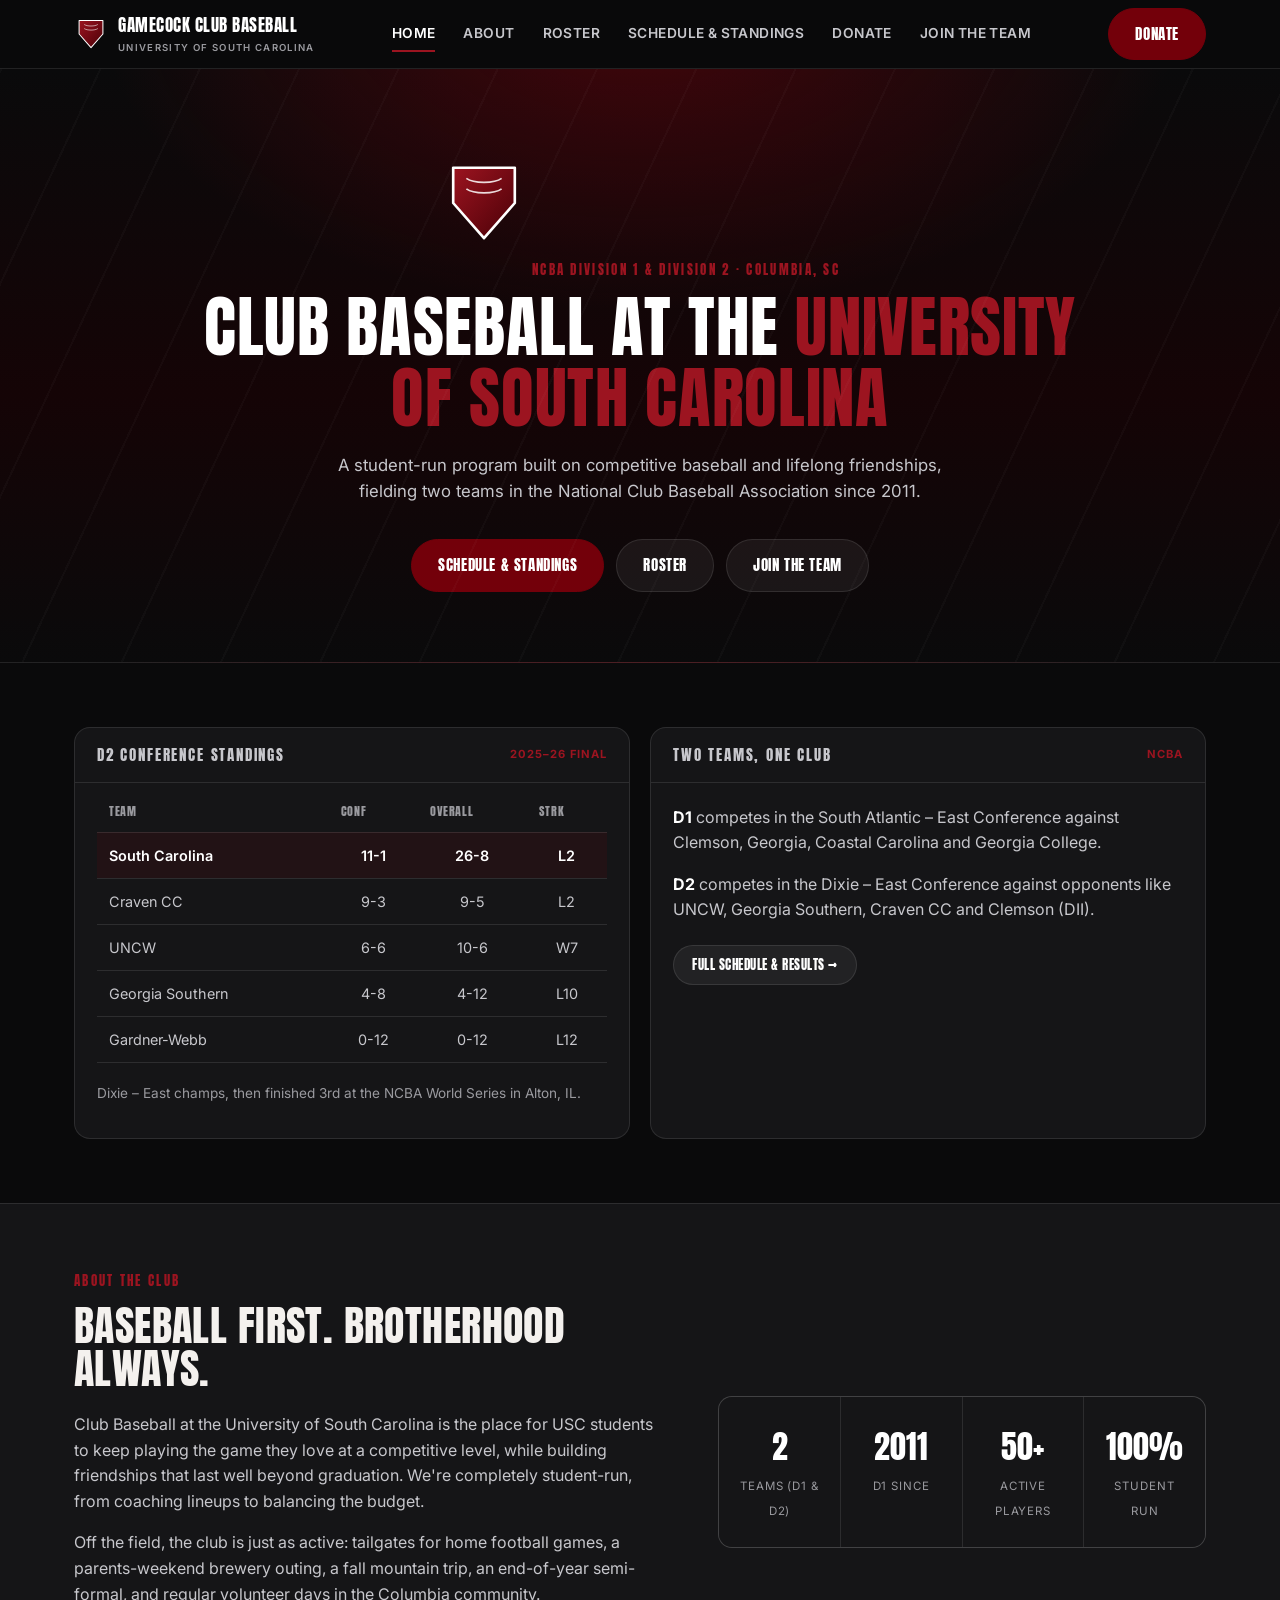
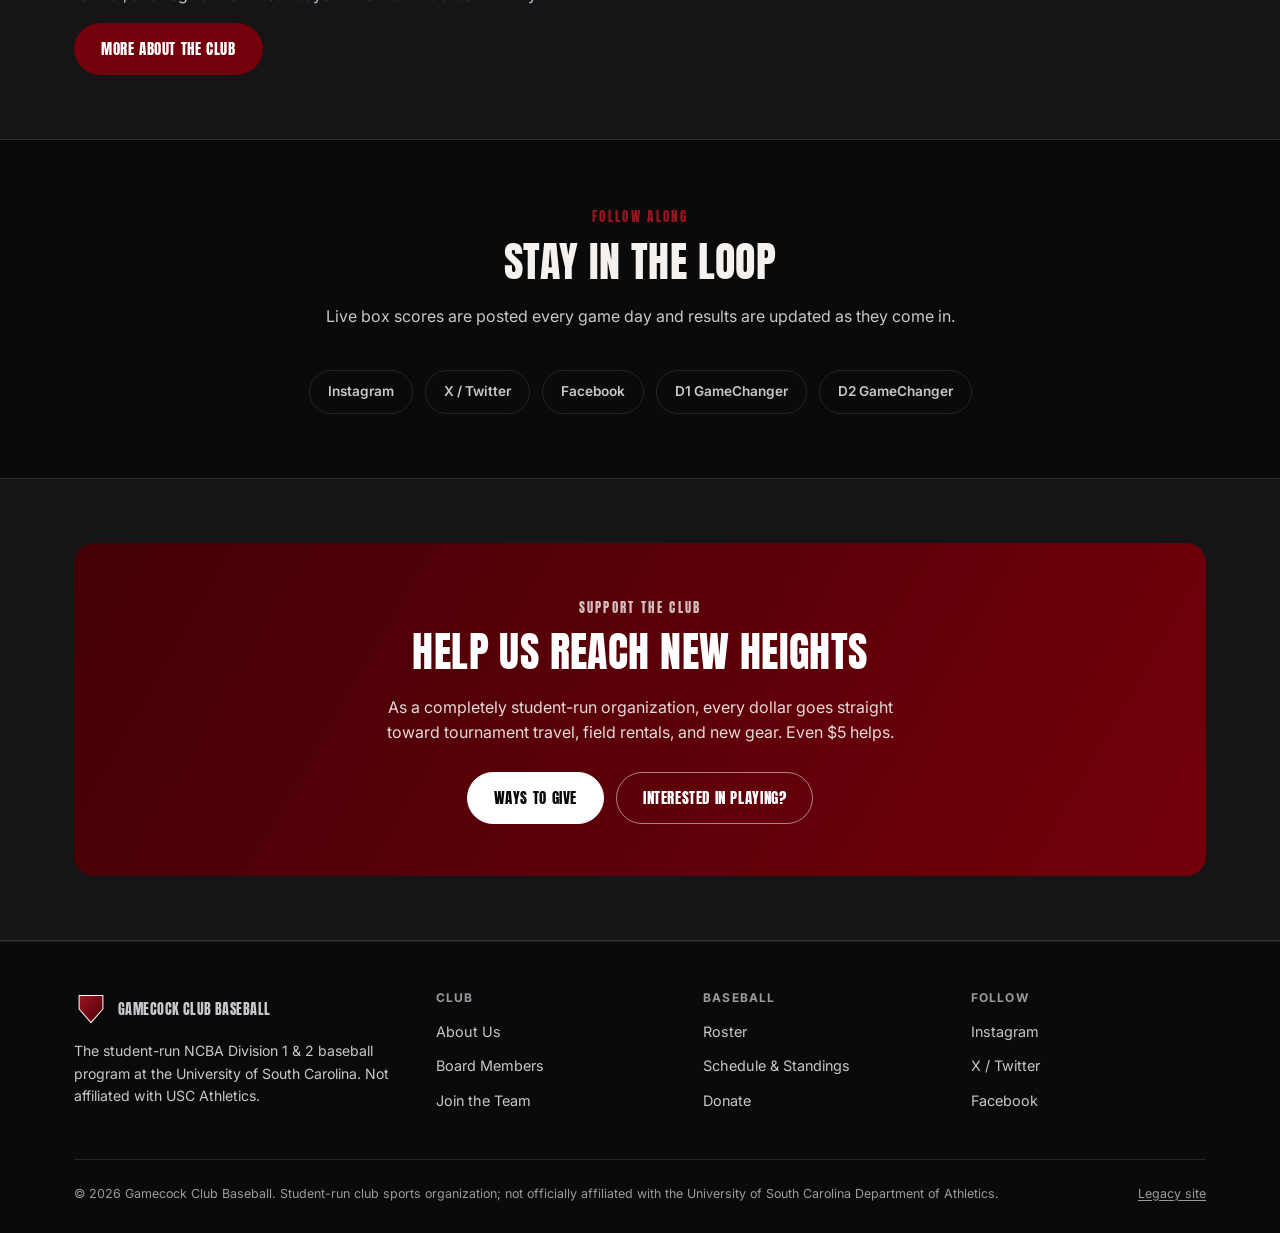
==== index.html @ 43946799 "Swap homepage standings panel to D2 (Dixie-East champs, 26-8) Pulled real 2025-26 Dixie-East final s" ====
<!DOCTYPE html>
<html lang="en">
<head>
<meta charset="UTF-8">
<meta name="viewport" content="width=device-width, initial-scale=1.0">
<title>Gamecock Club Baseball | Club Baseball at the University of South Carolina</title>
<meta name="description" content="Gamecock Club Baseball is the student-run NCBA Division 1 &amp; 2 club baseball program at the University of South Carolina in Columbia, SC. See the roster, schedule, standings and how to join.">
<link rel="icon" href="data:image/svg+xml,<svg xmlns=%22http://www.w3.org/2000/svg%22 viewBox=%220 0 100 100%22><path d=%22M15 10h70v40L50 90 15 50z%22 fill=%22%2373000a%22/></svg>">
<link rel="preconnect" href="https://fonts.googleapis.com">
<link rel="preconnect" href="https://fonts.gstatic.com" crossorigin>
<link href="https://fonts.googleapis.com/css2?family=Anton&family=Inter:wght@400;500;600;700;800&display=swap" rel="stylesheet">
<link rel="stylesheet" href="assets/css/style.css">
</head>
<body>

<header class="site-header">
  <div class="wrap">
    <a class="brand" href="index.html">
      <svg class="brand-mark" viewBox="0 0 100 100" aria-hidden="true">
        <defs>
          <linearGradient id="markGrad" x1="0" y1="0" x2="1" y2="1">
            <stop offset="0" stop-color="#9c1420"/>
            <stop offset="1" stop-color="#4a0007"/>
          </linearGradient>
        </defs>
        <path d="M15 10h70v40L50 90 15 50z" fill="url(#markGrad)" stroke="#fff" stroke-width="3" stroke-linejoin="round"/>
        <path d="M30 22c8 6 32 6 40 0" fill="none" stroke="#fff" stroke-width="2" opacity="0.85"/>
        <path d="M30 34c8 6 32 6 40 0" fill="none" stroke="#fff" stroke-width="2" opacity="0.85"/>
      </svg>
      <span>Gamecock Club Baseball<small>University of South Carolina</small></span>
    </a>
    <nav class="main-nav" aria-label="Primary">
      <a href="index.html" aria-current="page">Home</a>
      <a href="about.html">About</a>
      <a href="roster.html">Roster</a>
      <a href="schedule.html">Schedule &amp; Standings</a>
      <a href="donate.html">Donate</a>
      <a href="join.html">Join the Team</a>
    </nav>
    <div class="header-actions">
      <a class="btn btn-primary" href="donate.html">Donate</a>
      <button class="nav-toggle" aria-label="Toggle menu" aria-expanded="false">&#9776;</button>
    </div>
  </div>
</header>

<section class="hero">
  <div class="wrap">
    <svg class="hero-mark" viewBox="0 0 100 100" aria-hidden="true">
      <path d="M15 10h70v40L50 90 15 50z" fill="url(#markGrad)" stroke="#fff" stroke-width="3" stroke-linejoin="round"/>
      <path d="M30 22c8 6 32 6 40 0" fill="none" stroke="#fff" stroke-width="2" opacity="0.85"/>
      <path d="M30 34c8 6 32 6 40 0" fill="none" stroke="#fff" stroke-width="2" opacity="0.85"/>
    </svg>
    <div class="eyebrow">NCBA Division 1 &amp; Division 2 · Columbia, SC</div>
    <h1>Club Baseball at the <span class="accent">University of South Carolina</span></h1>
    <p class="hero-sub">A student-run program built on competitive baseball and lifelong friendships, fielding two teams in the National Club Baseball Association since 2011.</p>
    <div class="hero-actions">
      <a class="btn btn-primary" href="schedule.html">Schedule &amp; Standings</a>
      <a class="btn" href="roster.html">Roster</a>
      <a class="btn" href="join.html">Join the Team</a>
    </div>
  </div>
</section>

<section>
  <div class="wrap">
    <div class="grid grid-2">
      <div class="panel">
        <div class="panel-head">
          <h3>D2 Conference Standings</h3>
          <span class="tag">2025–26 Final</span>
        </div>
        <div class="panel-body table-scroll">
          <table>
            <thead>
              <tr><th>Team</th><th class="num">Conf</th><th class="num">Overall</th><th class="num">Strk</th></tr>
            </thead>
            <tbody>
              <tr class="self"><td>South Carolina</td><td class="num">11-1</td><td class="num">26-8</td><td class="num">L2</td></tr>
              <tr><td>Craven CC</td><td class="num">9-3</td><td class="num">9-5</td><td class="num">L2</td></tr>
              <tr><td>UNCW</td><td class="num">6-6</td><td class="num">10-6</td><td class="num">W7</td></tr>
              <tr><td>Georgia Southern</td><td class="num">4-8</td><td class="num">4-12</td><td class="num">L10</td></tr>
              <tr><td>Gardner-Webb</td><td class="num">0-12</td><td class="num">0-12</td><td class="num">L12</td></tr>
            </tbody>
          </table>
        </div>
        <p style="padding:0 22px 20px;font-size:0.85rem;color:var(--gray)">Dixie – East champs, then finished 3rd at the NCBA World Series in Alton, IL.</p>
      </div>
      <div class="panel">
        <div class="panel-head">
          <h3>Two Teams, One Club</h3>
          <span class="tag">NCBA</span>
        </div>
        <div class="panel-body">
          <p style="padding-top:14px"><strong style="color:#fff">D1</strong> competes in the South Atlantic – East Conference against Clemson, Georgia, Coastal Carolina and Georgia College.</p>
          <p><strong style="color:#fff">D2</strong> competes in the Dixie – East Conference against opponents like UNCW, Georgia Southern, Craven CC and Clemson (DII).</p>
          <a class="btn btn-sm" href="schedule.html" style="margin-top:6px">Full schedule &amp; results &rarr;</a>
        </div>
      </div>
    </div>
  </div>
</section>

<section class="section-alt">
  <div class="wrap two-col">
    <div>
      <div class="eyebrow">About the club</div>
      <h2>Baseball first. Brotherhood always.</h2>
      <p>Club Baseball at the University of South Carolina is the place for USC students to keep playing the game they love at a competitive level, while building friendships that last well beyond graduation. We're completely student-run, from coaching lineups to balancing the budget.</p>
      <p>Off the field, the club is just as active: tailgates for home football games, a parents-weekend brewery outing, a fall mountain trip, an end-of-year semi-formal, and regular volunteer days in the Columbia community.</p>
      <a class="btn btn-primary" href="about.html">More about the club</a>
    </div>
    <div class="stat-strip">
      <div><span class="num">2</span><span class="label">Teams (D1 &amp; D2)</span></div>
      <div><span class="num">2011</span><span class="label">D1 since</span></div>
      <div><span class="num">50+</span><span class="label">Active players</span></div>
      <div><span class="num">100%</span><span class="label">Student run</span></div>
    </div>
  </div>
</section>

<section>
  <div class="wrap">
    <div class="section-head">
      <div class="eyebrow">Follow along</div>
      <h2>Stay in the loop</h2>
      <p>Live box scores are posted every game day and results are updated as they come in.</p>
    </div>
    <div class="social-row">
      <a class="social-pill" href="https://www.instagram.com/uscclubbaseball/" target="_blank" rel="noopener">Instagram</a>
      <a class="social-pill" href="https://x.com/SCClubBaseball" target="_blank" rel="noopener">X / Twitter</a>
      <a class="social-pill" href="https://www.facebook.com/profile.php?id=61561904668872" target="_blank" rel="noopener">Facebook</a>
      <a class="social-pill" href="https://web.gc.com/teams/unErXN0aZUIl/2025-spring-usc-club-baseball-d1-spring-2025" target="_blank" rel="noopener">D1 GameChanger</a>
      <a class="social-pill" href="https://web.gc.com/teams/hDuDAE6YEAik/2025-spring-usc-club-baseball-d2-spring-2025" target="_blank" rel="noopener">D2 GameChanger</a>
    </div>
  </div>
</section>

<section class="section-alt">
  <div class="wrap">
    <div class="cta-banner">
      <div class="eyebrow" style="color:rgba(255,255,255,0.75)">Support the club</div>
      <h2>Help us reach new heights</h2>
      <p>As a completely student-run organization, every dollar goes straight toward tournament travel, field rentals, and new gear. Even $5 helps.</p>
      <div class="hero-actions">
        <a class="btn" href="donate.html">Ways to give</a>
        <a class="btn btn-outline" href="join.html">Interested in playing?</a>
      </div>
    </div>
  </div>
</section>

<footer class="site-footer">
  <div class="wrap">
    <div class="footer-grid">
      <div class="footer-brand">
        <a class="brand" href="index.html" style="margin-bottom:14px;display:inline-flex">
          <svg class="brand-mark" viewBox="0 0 100 100" aria-hidden="true">
            <path d="M15 10h70v40L50 90 15 50z" fill="url(#markGrad)" stroke="#fff" stroke-width="3" stroke-linejoin="round"/>
          </svg>
          <span>Gamecock Club Baseball</span>
        </a>
        <p>The student-run NCBA Division 1 &amp; 2 baseball program at the University of South Carolina. Not affiliated with USC Athletics.</p>
      </div>
      <div>
        <h4>Club</h4>
        <ul>
          <li><a href="about.html">About Us</a></li>
          <li><a href="about.html#board">Board Members</a></li>
          <li><a href="join.html">Join the Team</a></li>
        </ul>
      </div>
      <div>
        <h4>Baseball</h4>
        <ul>
          <li><a href="roster.html">Roster</a></li>
          <li><a href="schedule.html">Schedule &amp; Standings</a></li>
          <li><a href="donate.html">Donate</a></li>
        </ul>
      </div>
      <div>
        <h4>Follow</h4>
        <ul>
          <li><a href="https://www.instagram.com/uscclubbaseball/" target="_blank" rel="noopener">Instagram</a></li>
          <li><a href="https://x.com/SCClubBaseball" target="_blank" rel="noopener">X / Twitter</a></li>
          <li><a href="https://www.facebook.com/profile.php?id=61561904668872" target="_blank" rel="noopener">Facebook</a></li>
        </ul>
      </div>
    </div>
    <div class="footer-bottom">
      <span>&copy; <span data-year>2026</span> Gamecock Club Baseball. Student-run club sports organization; not officially affiliated with the University of South Carolina Department of Athletics.</span>
      <a href="https://sites.google.com/view/scclubbaseball/home" target="_blank" rel="noopener">Legacy site</a>
    </div>
  </div>
</footer>

<script src="assets/js/main.js"></script>
</body>
</html>
---- assets/css/style.css ----
/* ==========================================================================
   Gamecock Club Baseball — shared styles
   ========================================================================== */

:root {
  --garnet: #73000a;
  --garnet-light: #9c1420;
  --garnet-dark: #430006;
  --black: #0a0a0b;
  --charcoal: #151517;
  --charcoal-light: #1e1e21;
  --white: #ffffff;
  --off-white: #f4f1ee;
  --gray: #9a9a9f;
  --gray-light: #c7c7cc;
  --border: rgba(255, 255, 255, 0.1);
  --font-display: "Anton", "Arial Narrow", sans-serif;
  --font-body: "Inter", -apple-system, BlinkMacSystemFont, "Segoe UI", sans-serif;
  --max-width: 1180px;
}

* { box-sizing: border-box; }

html { scroll-behavior: smooth; }

html, body { overflow-x: hidden; }

body {
  margin: 0;
  font-family: var(--font-body);
  background: var(--black);
  color: var(--off-white);
  line-height: 1.6;
  -webkit-font-smoothing: antialiased;
}

img { max-width: 100%; display: block; }

a { color: inherit; text-decoration: none; }

.wrap {
  max-width: var(--max-width);
  margin: 0 auto;
  padding: 0 24px;
}

h1, h2, h3, h4 {
  font-family: var(--font-display);
  font-weight: 400;
  letter-spacing: 0.01em;
  line-height: 1.05;
  margin: 0 0 0.5em;
  text-transform: uppercase;
}

h2 { font-size: clamp(1.8rem, 4vw, 2.6rem); }
h3 { font-size: 1.3rem; }

p { color: var(--gray-light); margin: 0 0 1em; }

.eyebrow {
  display: inline-block;
  font-family: var(--font-display);
  font-size: 0.8rem;
  letter-spacing: 0.18em;
  color: var(--garnet-light);
  text-transform: uppercase;
  margin-bottom: 12px;
}

/* ---------- buttons ---------- */
.btn {
  display: inline-flex;
  align-items: center;
  justify-content: center;
  gap: 8px;
  padding: 13px 26px;
  border-radius: 999px;
  font-family: var(--font-display);
  font-size: 0.95rem;
  letter-spacing: 0.04em;
  text-transform: uppercase;
  border: 1px solid var(--border);
  background: rgba(255, 255, 255, 0.06);
  color: var(--white);
  cursor: pointer;
  transition: all 0.2s ease;
  white-space: nowrap;
}
.btn:hover { background: rgba(255, 255, 255, 0.14); border-color: rgba(255,255,255,0.3); }
.btn-primary { background: var(--garnet); border-color: var(--garnet); }
.btn-primary:hover { background: var(--garnet-light); border-color: var(--garnet-light); }
.btn-block { width: 100%; }
.btn-sm { padding: 9px 18px; font-size: 0.8rem; }

/* ---------- header ---------- */
.site-header {
  position: sticky;
  top: 0;
  z-index: 100;
  background: rgba(10, 10, 11, 0.92);
  backdrop-filter: blur(10px);
  border-bottom: 1px solid var(--border);
}
.site-header .wrap {
  display: flex;
  align-items: center;
  justify-content: space-between;
  height: 68px;
}
.brand {
  display: flex;
  align-items: center;
  gap: 10px;
  font-family: var(--font-display);
  font-size: 1.05rem;
  letter-spacing: 0.03em;
  text-transform: uppercase;
  color: var(--white);
}
.brand-mark {
  width: 34px;
  height: 34px;
  flex-shrink: 0;
}
.brand small {
  display: block;
  font-family: var(--font-body);
  font-size: 0.6rem;
  letter-spacing: 0.14em;
  color: var(--gray);
  font-weight: 600;
  margin-top: 1px;
}

.main-nav {
  display: flex;
  align-items: center;
  gap: 28px;
}
.main-nav a {
  font-size: 0.86rem;
  font-weight: 600;
  letter-spacing: 0.03em;
  color: var(--gray-light);
  text-transform: uppercase;
  padding: 6px 0;
  border-bottom: 2px solid transparent;
  transition: color 0.15s ease, border-color 0.15s ease;
}
.main-nav a:hover,
.main-nav a[aria-current="page"] { color: var(--white); border-color: var(--garnet-light); }

.header-actions { display: flex; align-items: center; gap: 14px; }

.nav-toggle {
  display: none;
  background: none;
  border: 1px solid var(--border);
  border-radius: 8px;
  width: 42px;
  height: 42px;
  color: var(--white);
  font-size: 1.2rem;
  cursor: pointer;
}

@media (max-width: 860px) {
  .main-nav {
    position: fixed;
    top: 68px;
    left: 0;
    right: 0;
    height: calc(100vh - 68px);
    height: calc(100dvh - 68px);
    background: var(--black);
    flex-direction: column;
    align-items: flex-start;
    padding: 24px;
    gap: 4px;
    transform: translateX(100%);
    transition: transform 0.25s ease;
    overflow-y: auto;
  }
  .main-nav.is-open { transform: translateX(0); }
  .main-nav a { width: 100%; padding: 14px 4px; border-bottom: 1px solid var(--border); }
  .nav-toggle { display: block; }
  .header-actions .btn-primary { padding: 9px 16px; font-size: 0.8rem; }
}

/* ---------- hero ---------- */
.hero {
  position: relative;
  padding: 90px 0 70px;
  text-align: center;
  background:
    radial-gradient(ellipse 900px 500px at 50% -10%, rgba(115, 0, 10, 0.55), transparent 60%),
    linear-gradient(180deg, var(--black) 0%, #150406 55%, var(--black) 100%);
  overflow: hidden;
  border-bottom: 1px solid var(--border);
}
.hero::before {
  content: "";
  position: absolute;
  inset: 0;
  background-image:
    repeating-linear-gradient(115deg, rgba(255,255,255,0.025) 0 2px, transparent 2px 90px);
  pointer-events: none;
}
.hero-mark {
  width: 88px;
  height: 88px;
  margin: 0 auto 28px;
}
.hero h1 {
  font-size: clamp(2.2rem, 6.4vw, 4.2rem);
  color: var(--white);
  max-width: 920px;
  margin: 0 auto 18px;
}
.hero h1 .accent { color: var(--garnet-light); }
.hero-sub {
  max-width: 620px;
  margin: 0 auto 34px;
  font-size: 1.05rem;
  color: var(--gray-light);
}
.hero-actions {
  display: flex;
  gap: 12px;
  justify-content: center;
  flex-wrap: wrap;
}

/* ---------- page hero (interior pages) ---------- */
.page-hero {
  padding: 60px 0 46px;
  text-align: center;
  background:
    radial-gradient(ellipse 700px 320px at 50% -20%, rgba(115, 0, 10, 0.5), transparent 65%),
    var(--black);
  border-bottom: 1px solid var(--border);
}
.page-hero h1 { color: var(--white); font-size: clamp(1.9rem, 5vw, 3rem); }
.page-hero p { max-width: 560px; margin: 0 auto; }

/* ---------- sections ---------- */
section { padding: 64px 0; }
.section-alt { background: var(--charcoal); border-top: 1px solid var(--border); border-bottom: 1px solid var(--border); }
.section-head { text-align: center; max-width: 640px; margin: 0 auto 40px; }
.section-head p { margin: 0; }

/* ---------- cards / grid ---------- */
.grid { display: grid; gap: 20px; }
.grid-2 { grid-template-columns: repeat(2, 1fr); }
.grid-3 { grid-template-columns: repeat(3, 1fr); }
.grid-4 { grid-template-columns: repeat(4, 1fr); }
@media (max-width: 900px) { .grid-3, .grid-4 { grid-template-columns: repeat(2, 1fr); } }
@media (max-width: 600px) { .grid-2, .grid-3, .grid-4 { grid-template-columns: 1fr; } }

.card {
  background: var(--charcoal);
  border: 1px solid var(--border);
  border-radius: 14px;
  padding: 26px;
}
.card h3 { color: var(--white); margin-bottom: 10px; }
.card p:last-child { margin-bottom: 0; }

/* ---------- results / standings home cards ---------- */
.panel {
  background: var(--charcoal);
  border: 1px solid var(--border);
  border-radius: 16px;
  overflow: hidden;
}
.panel-head {
  padding: 18px 22px;
  border-bottom: 1px solid var(--border);
  display: flex;
  align-items: center;
  justify-content: space-between;
}
.panel-head h3 {
  margin: 0;
  font-size: 0.95rem;
  letter-spacing: 0.12em;
  color: var(--gray-light);
}
.panel-head .tag {
  font-size: 0.7rem;
  letter-spacing: 0.08em;
  color: var(--garnet-light);
  font-weight: 700;
  text-transform: uppercase;
}
.panel-body { padding: 8px 22px 20px; }

/* ---------- tables ---------- */
.table-scroll { overflow-x: auto; -webkit-overflow-scrolling: touch; }
table { width: 100%; border-collapse: collapse; font-size: 0.9rem; }
th, td {
  padding: 11px 12px;
  text-align: left;
  border-bottom: 1px solid var(--border);
  white-space: nowrap;
}
th {
  font-family: var(--font-display);
  font-weight: 400;
  letter-spacing: 0.05em;
  font-size: 0.75rem;
  color: var(--gray);
  text-transform: uppercase;
}
tr.self td { color: var(--white); font-weight: 600; background: rgba(115, 0, 10, 0.14); }
td { color: var(--gray-light); }
td.num { text-align: center; }

/* ---------- roster ---------- */
.roster-toggle {
  display: flex;
  justify-content: center;
  gap: 10px;
  margin-bottom: 34px;
}
.roster-toggle button {
  font-family: var(--font-display);
  letter-spacing: 0.05em;
  padding: 10px 28px;
  border-radius: 999px;
  border: 1px solid var(--border);
  background: transparent;
  color: var(--gray-light);
  cursor: pointer;
  text-transform: uppercase;
}
.roster-toggle button.is-active { background: var(--garnet); border-color: var(--garnet); color: var(--white); }
.roster-panel { display: none; }
.roster-panel.is-active { display: block; }

/* ---------- roster chips (name-only, no stats yet) ---------- */
.roster-chip {
  display: flex;
  align-items: center;
  gap: 12px;
  background: var(--charcoal);
  border: 1px solid var(--border);
  border-radius: 10px;
  padding: 12px 16px;
}
.roster-chip .avatar {
  width: 38px;
  height: 38px;
  border-radius: 50%;
  flex-shrink: 0;
  display: flex;
  align-items: center;
  justify-content: center;
  background: linear-gradient(160deg, var(--garnet), var(--garnet-dark));
  color: var(--white);
  font-family: var(--font-display);
  font-size: 0.78rem;
  letter-spacing: 0.02em;
}
.roster-chip span { font-weight: 600; font-size: 0.92rem; color: var(--off-white); }

/* ---------- board / people ---------- */
.person {
  background: var(--charcoal);
  border: 1px solid var(--border);
  border-radius: 14px;
  padding: 22px;
  text-align: center;
}
.person-avatar {
  width: 64px;
  height: 64px;
  border-radius: 50%;
  margin: 0 auto 14px;
  display: flex;
  align-items: center;
  justify-content: center;
  background: linear-gradient(160deg, var(--garnet), var(--garnet-dark));
  color: var(--white);
  font-family: var(--font-display);
  font-size: 1.1rem;
  letter-spacing: 0.02em;
}
.person h4 { margin: 0 0 2px; font-family: var(--font-body); font-weight: 700; color: var(--white); font-size: 1rem; text-transform: none; }
.person .role { color: var(--garnet-light); font-size: 0.8rem; font-weight: 700; text-transform: uppercase; letter-spacing: 0.05em; margin-bottom: 6px; }
.person .meta { font-size: 0.82rem; color: var(--gray); margin: 0; }

/* ---------- stat strip ---------- */
.stat-strip {
  display: grid;
  grid-template-columns: repeat(4, 1fr);
  gap: 1px;
  background: var(--border);
  border: 1px solid var(--border);
  border-radius: 14px;
  overflow: hidden;
}
.stat-strip div { background: var(--charcoal); padding: 24px 16px; text-align: center; }
.stat-strip .num { font-family: var(--font-display); font-size: 2rem; color: var(--white); display: block; }
.stat-strip .label { font-size: 0.72rem; letter-spacing: 0.08em; text-transform: uppercase; color: var(--gray); }
@media (max-width: 700px) { .stat-strip { grid-template-columns: repeat(2, 1fr); } }

/* ---------- CTA banner ---------- */
.cta-banner {
  background: linear-gradient(120deg, var(--garnet-dark), var(--garnet));
  border-radius: 20px;
  padding: 52px 40px;
  text-align: center;
}
.cta-banner h2 { color: var(--white); }
.cta-banner p { color: rgba(255,255,255,0.85); max-width: 520px; margin: 0 auto 26px; }
.cta-banner .btn { background: var(--white); color: var(--black); border-color: var(--white); }
.cta-banner .btn:hover { background: var(--off-white); }
.cta-banner .btn-outline { background: transparent; color: var(--white); border-color: rgba(255,255,255,0.5); }

/* ---------- socials row ---------- */
.social-row { display: flex; gap: 12px; justify-content: center; flex-wrap: wrap; }
.social-pill {
  display: inline-flex;
  align-items: center;
  gap: 8px;
  padding: 10px 18px;
  border-radius: 999px;
  border: 1px solid var(--border);
  font-size: 0.85rem;
  font-weight: 600;
  color: var(--gray-light);
}
.social-pill:hover { color: var(--white); border-color: var(--garnet-light); }
.social-pill svg { width: 16px; height: 16px; }

/* ---------- footer ---------- */
.site-footer {
  border-top: 1px solid var(--border);
  padding: 50px 0 30px;
  background: var(--black);
}
.footer-grid {
  display: grid;
  grid-template-columns: 1.4fr 1fr 1fr 1fr;
  gap: 32px;
  margin-bottom: 36px;
}
.footer-grid h4 {
  font-family: var(--font-body);
  font-weight: 700;
  font-size: 0.75rem;
  letter-spacing: 0.1em;
  color: var(--gray);
  text-transform: uppercase;
  margin-bottom: 14px;
}
.footer-grid ul { list-style: none; margin: 0; padding: 0; }
.footer-grid li { margin-bottom: 9px; }
.footer-grid a { color: var(--gray-light); font-size: 0.9rem; }
.footer-grid a:hover { color: var(--white); }
.footer-brand p { font-size: 0.88rem; max-width: 320px; }
.footer-bottom {
  display: flex;
  justify-content: space-between;
  align-items: center;
  flex-wrap: wrap;
  gap: 12px;
  padding-top: 24px;
  border-top: 1px solid var(--border);
  font-size: 0.78rem;
  color: var(--gray);
}
.footer-bottom a { color: var(--gray); text-decoration: underline; text-underline-offset: 2px; }
@media (max-width: 760px) {
  .footer-grid { grid-template-columns: 1fr 1fr; }
}

/* ---------- misc ---------- */
.divider { height: 1px; background: var(--border); margin: 0; }
.callout {
  border: 1px solid var(--border);
  border-left: 3px solid var(--garnet);
  border-radius: 10px;
  padding: 18px 20px;
  background: var(--charcoal);
  font-size: 0.9rem;
  color: var(--gray-light);
}
.badge {
  display: inline-block;
  font-size: 0.7rem;
  font-weight: 700;
  letter-spacing: 0.06em;
  text-transform: uppercase;
  padding: 4px 10px;
  border-radius: 999px;
  background: rgba(115, 0, 10, 0.25);
  color: var(--garnet-light);
  border: 1px solid rgba(115, 0, 10, 0.5);
}

.two-col { display: grid; grid-template-columns: 1.1fr 0.9fr; gap: 48px; align-items: center; }
@media (max-width: 860px) { .two-col { grid-template-columns: 1fr; } }

.form-embed-frame {
  width: 100%;
  min-height: 900px;
  border: 1px solid var(--border);
  border-radius: 14px;
  background: var(--white);
}
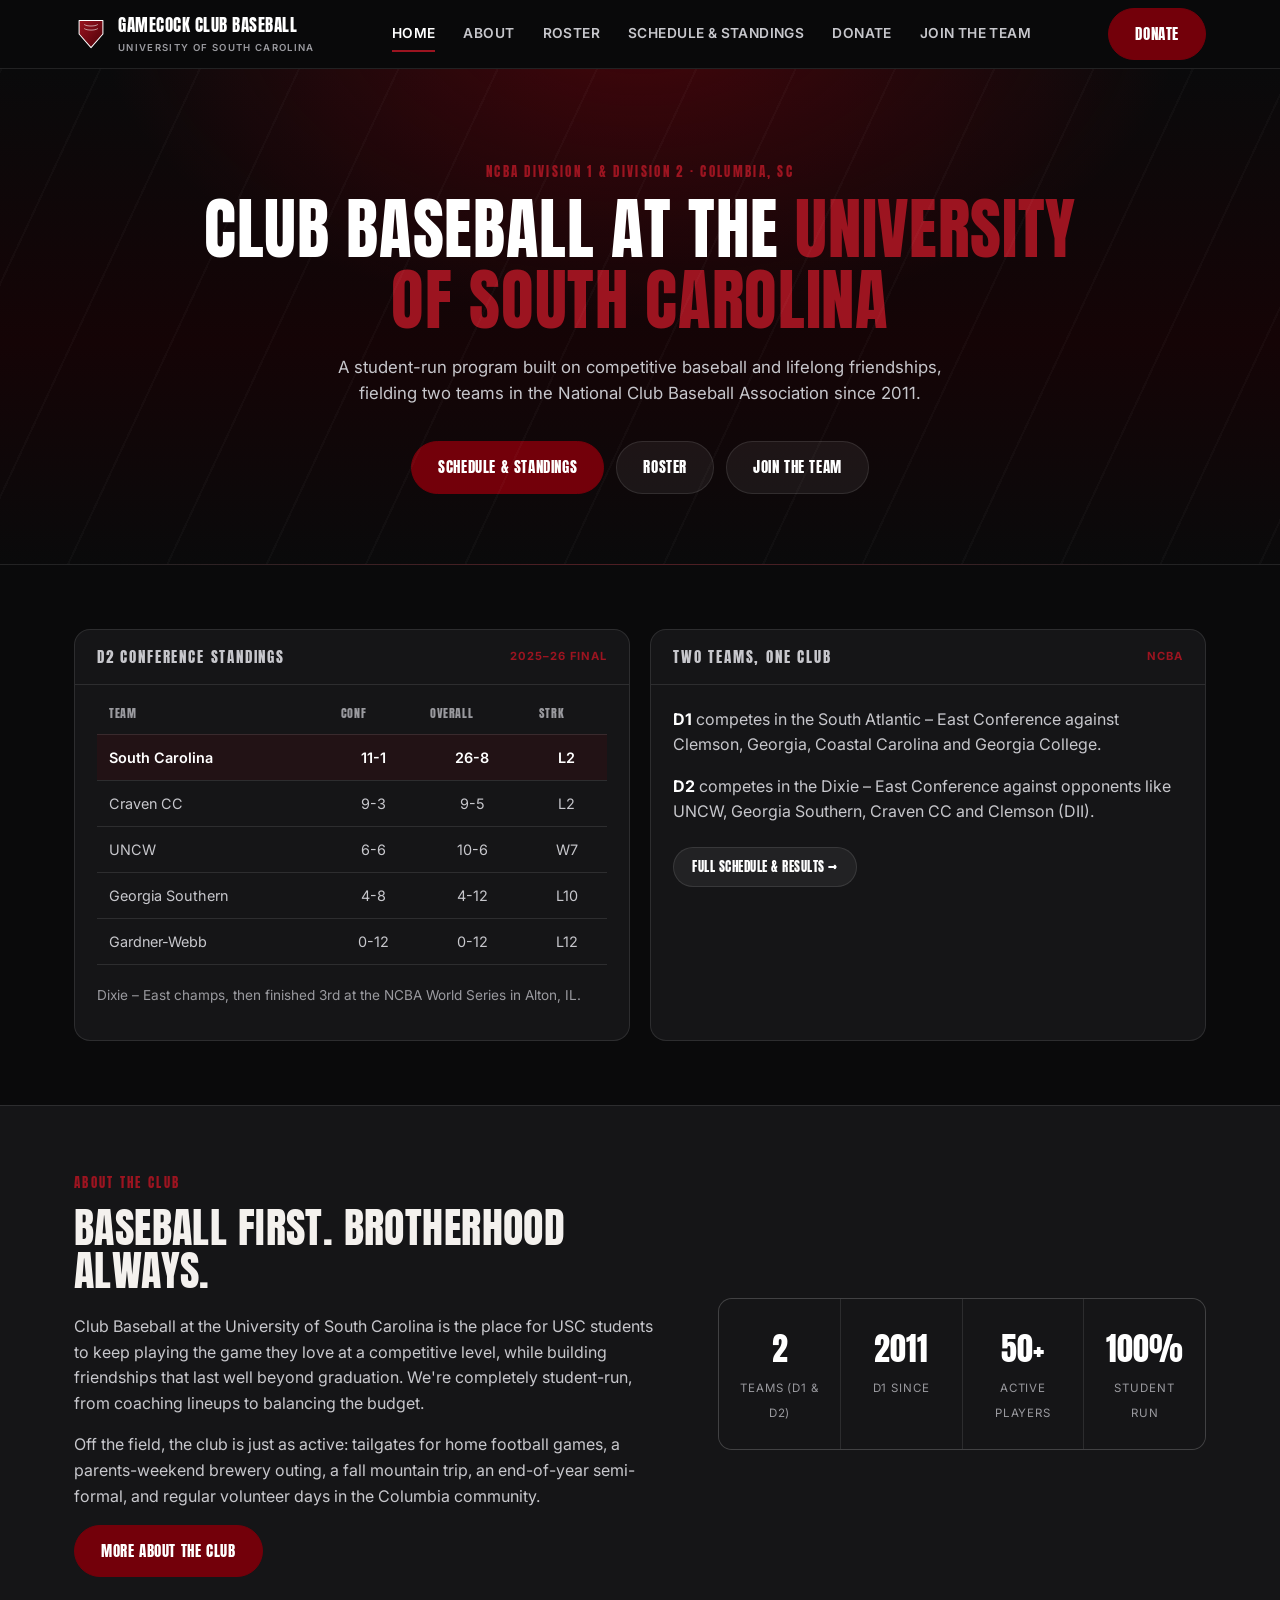
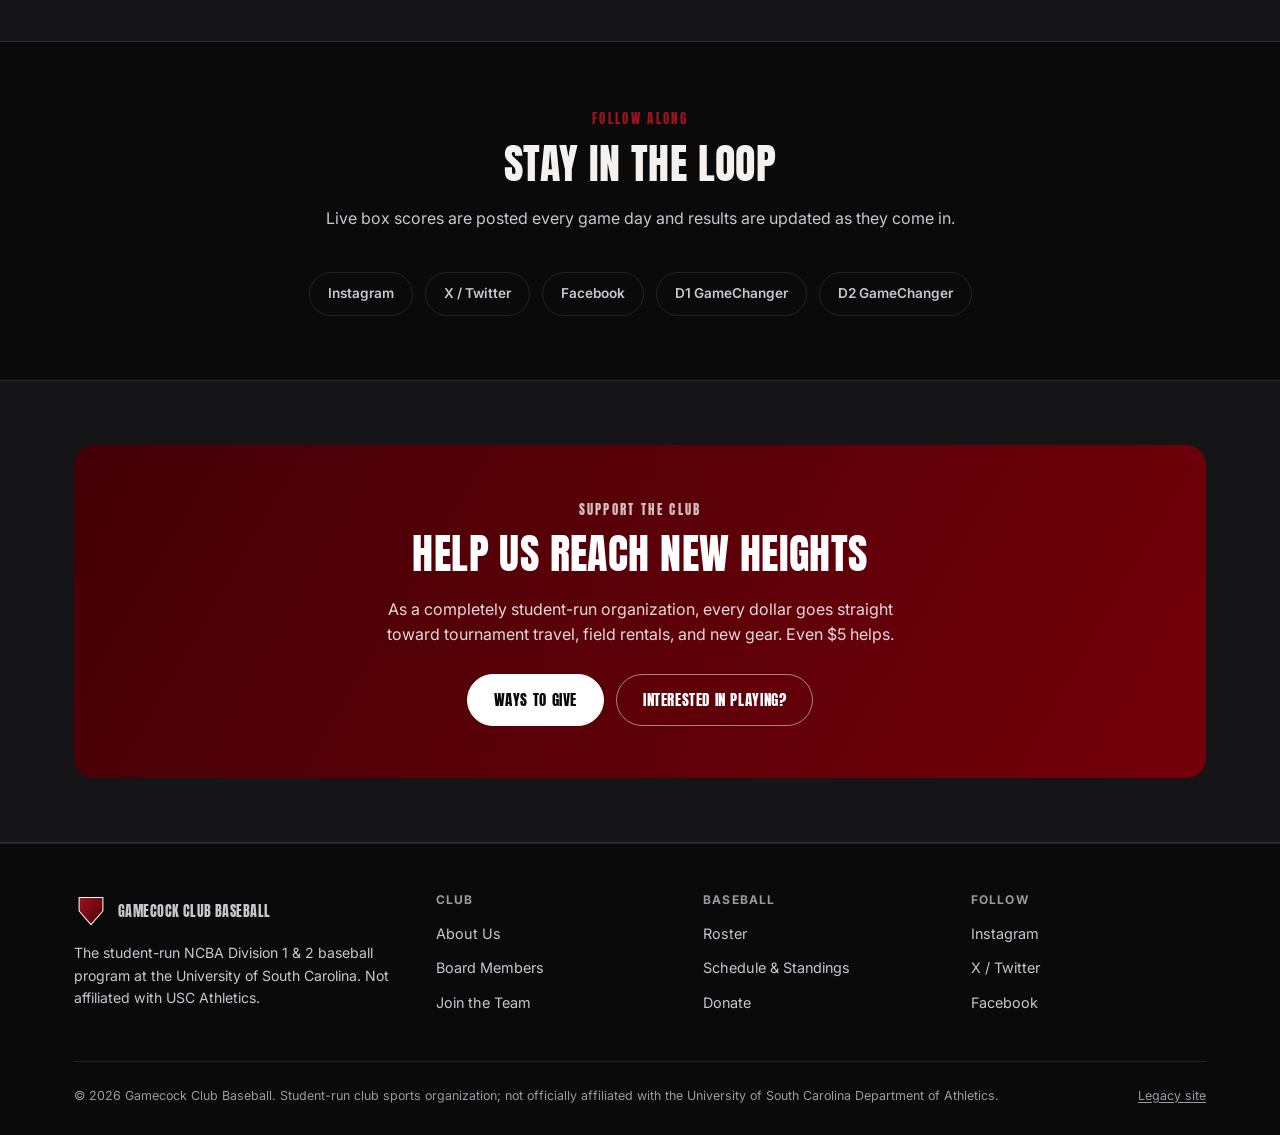
==== commit 7010647f: "Add full Fall 2026 roster (67 names) and remove homepage hero icon Rebuilt the Fall roster grid from" ====
--- a/index.html
+++ b/index.html
@@ -46,11 +46,6 @@
 
 <section class="hero">
   <div class="wrap">
-    <svg class="hero-mark" viewBox="0 0 100 100" aria-hidden="true">
-      <path d="M15 10h70v40L50 90 15 50z" fill="url(#markGrad)" stroke="#fff" stroke-width="3" stroke-linejoin="round"/>
-      <path d="M30 22c8 6 32 6 40 0" fill="none" stroke="#fff" stroke-width="2" opacity="0.85"/>
-      <path d="M30 34c8 6 32 6 40 0" fill="none" stroke="#fff" stroke-width="2" opacity="0.85"/>
-    </svg>
     <div class="eyebrow">NCBA Division 1 &amp; Division 2 · Columbia, SC</div>
     <h1>Club Baseball at the <span class="accent">University of South Carolina</span></h1>
     <p class="hero-sub">A student-run program built on competitive baseball and lifelong friendships, fielding two teams in the National Club Baseball Association since 2011.</p>
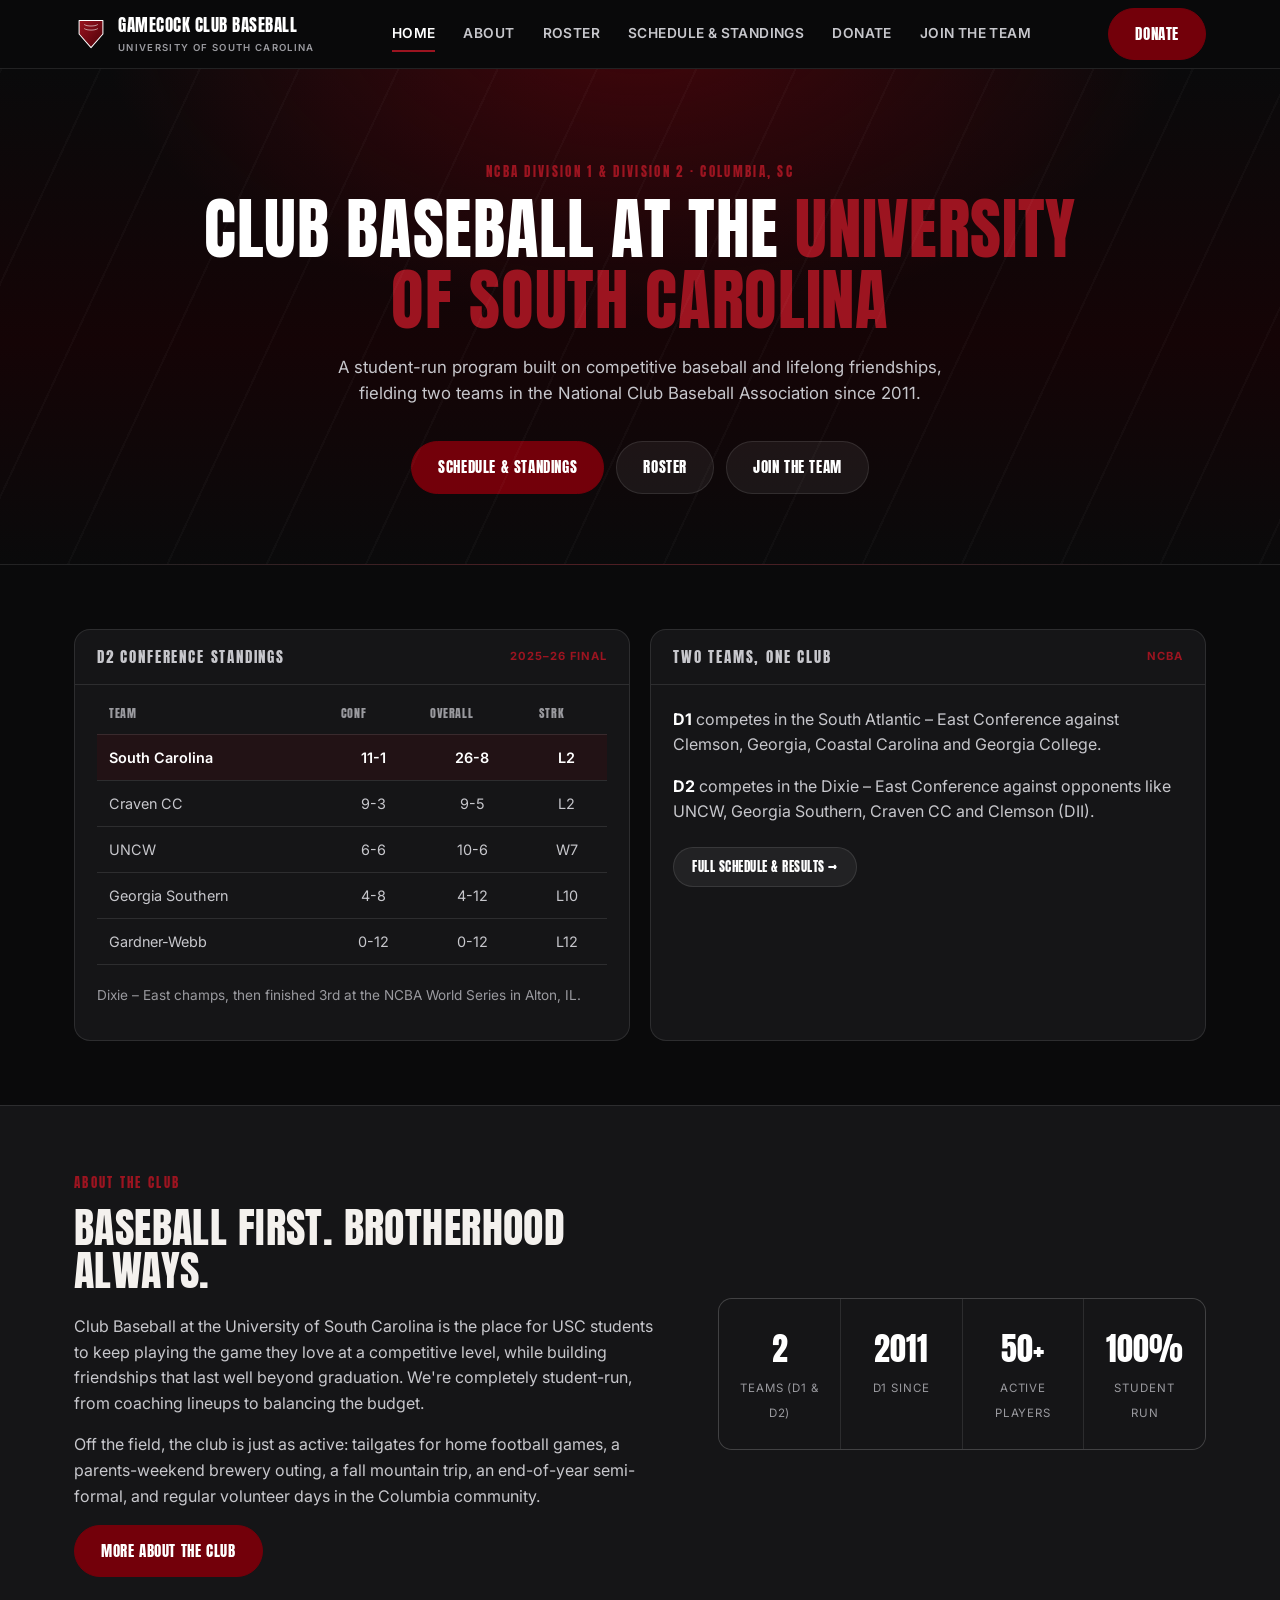
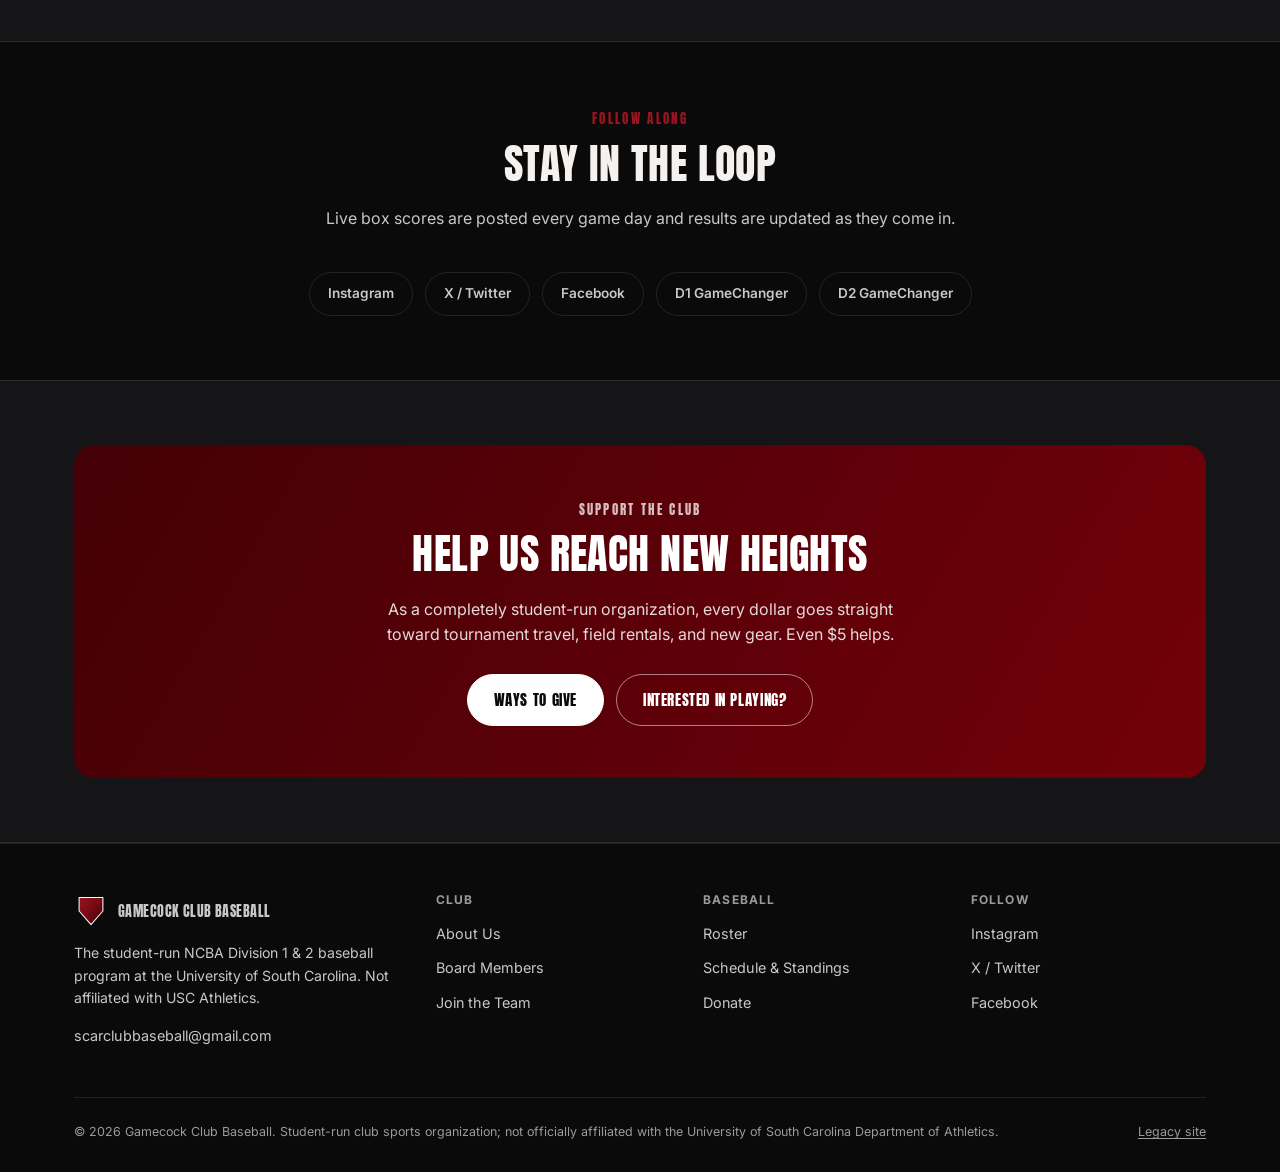
==== commit ecafa0c9: "Add club email site-wide, sponsor CTA on donate page Added scarclubbaseball@gmail.com to the footer " ====
--- a/index.html
+++ b/index.html
@@ -156,6 +156,7 @@
           <span>Gamecock Club Baseball</span>
         </a>
         <p>The student-run NCBA Division 1 &amp; 2 baseball program at the University of South Carolina. Not affiliated with USC Athletics.</p>
+        <p><a href="mailto:scarclubbaseball@gmail.com">scarclubbaseball@gmail.com</a></p>
       </div>
       <div>
         <h4>Club</h4>
--- a/assets/css/style.css
+++ b/assets/css/style.css
@@ -339,6 +339,19 @@
 .roster-panel { display: none; }
 .roster-panel.is-active { display: block; }
 
+/* ---------- opponent logos (schedule tables) ---------- */
+.opp {
+  display: inline-flex;
+  align-items: center;
+  gap: 7px;
+}
+.opp img {
+  width: 18px;
+  height: 18px;
+  object-fit: contain;
+  flex-shrink: 0;
+}
+
 /* ---------- roster chips (name-only, no stats yet) ---------- */
 .roster-chip {
   display: flex;
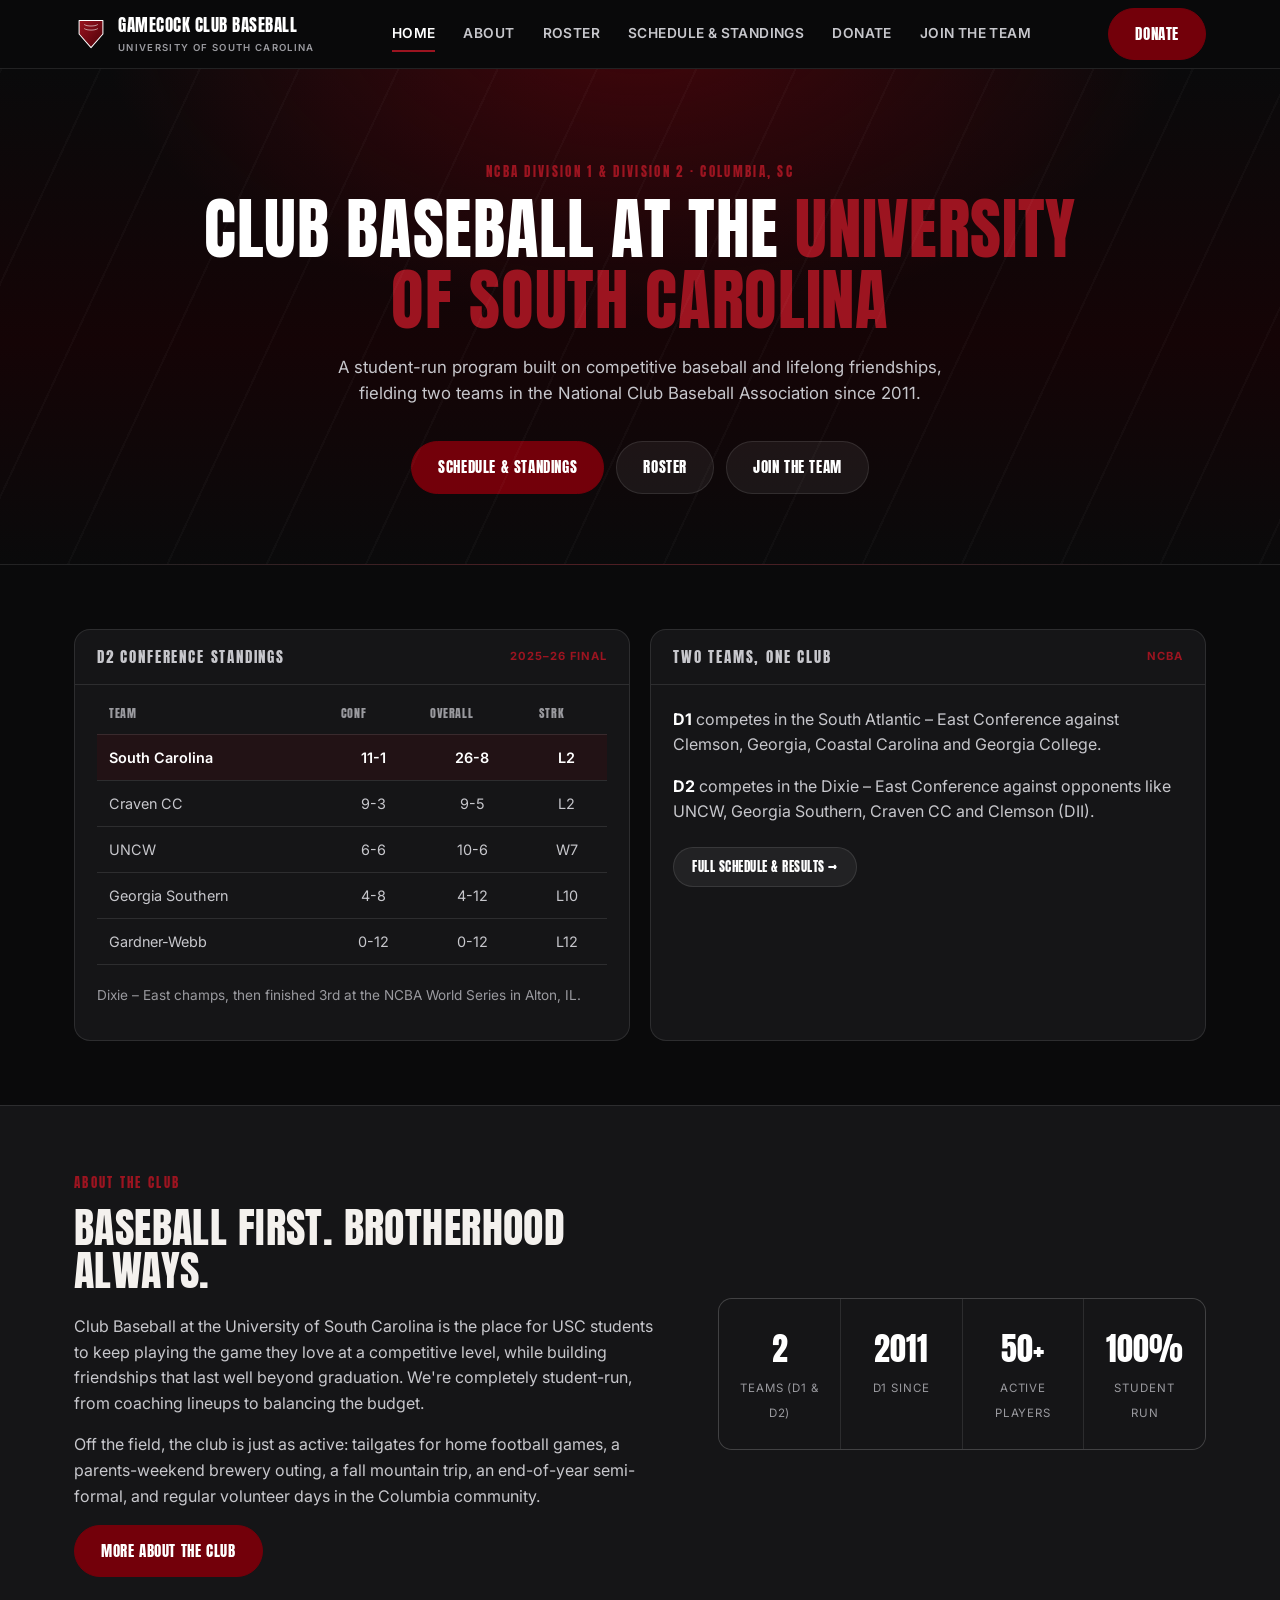
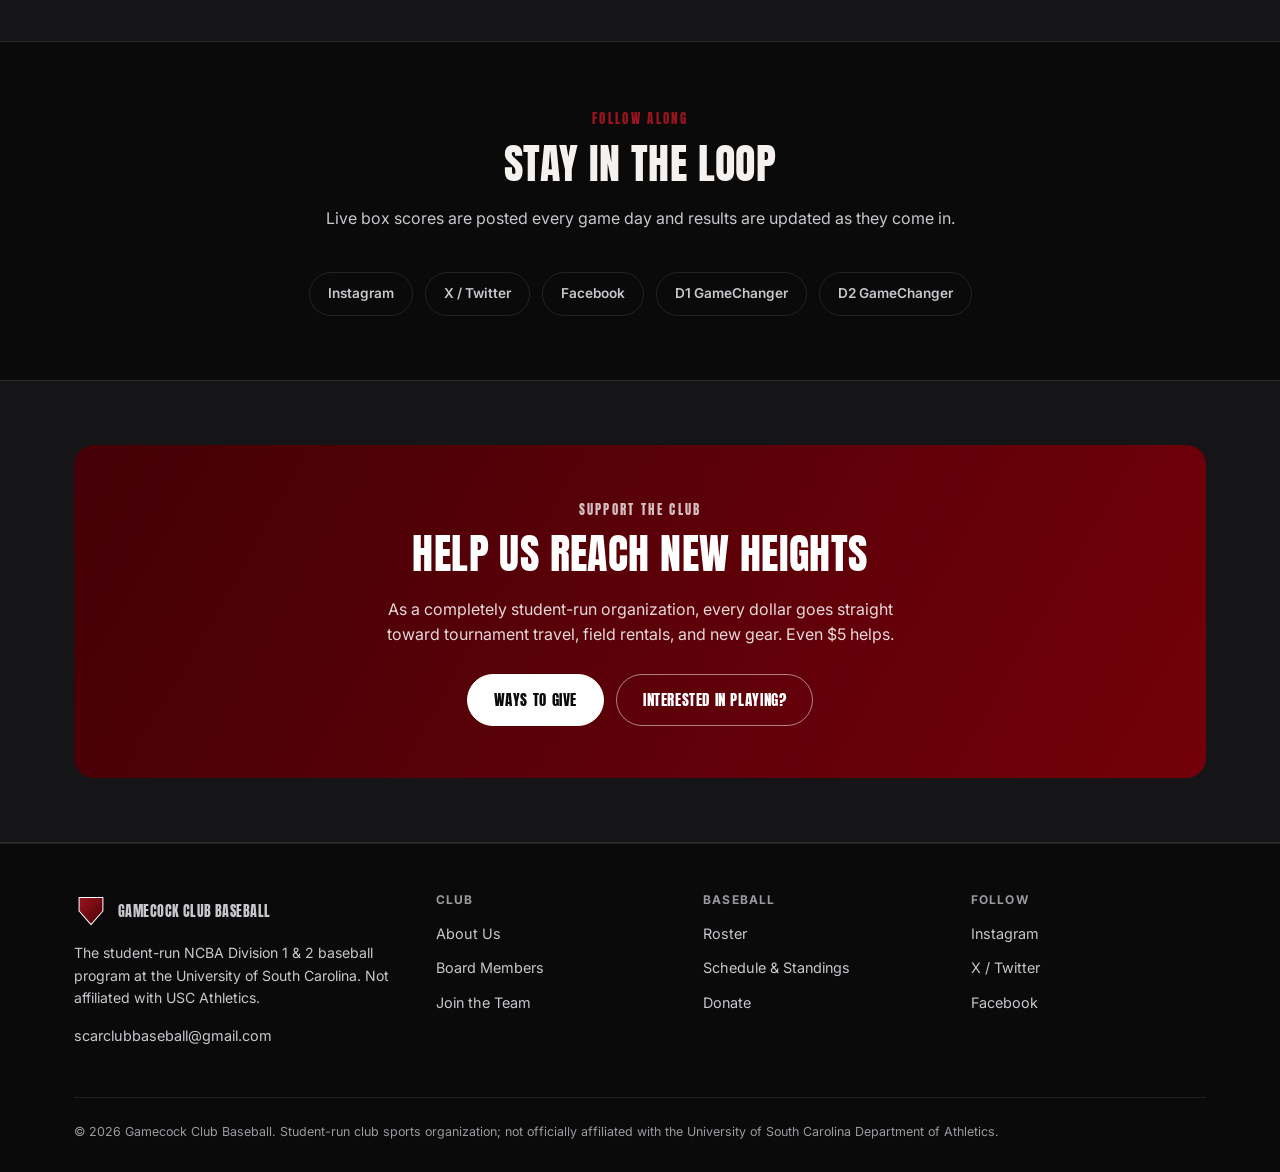
==== commit 123b66f9: "Remove Legacy site footer link Co-Authored-By: Claude Sonnet 5 <noreply@anthropic.com>" ====
--- a/index.html
+++ b/index.html
@@ -185,7 +185,6 @@
     </div>
     <div class="footer-bottom">
       <span>&copy; <span data-year>2026</span> Gamecock Club Baseball. Student-run club sports organization; not officially affiliated with the University of South Carolina Department of Athletics.</span>
-      <a href="https://sites.google.com/view/scclubbaseball/home" target="_blank" rel="noopener">Legacy site</a>
     </div>
   </div>
 </footer>
--- a/assets/css/style.css
+++ b/assets/css/style.css
@@ -106,7 +106,8 @@
   display: flex;
   align-items: center;
   justify-content: space-between;
-  height: 68px;
+  min-height: 68px;
+  flex-wrap: nowrap;
 }
 .brand {
   display: flex;
@@ -117,7 +118,10 @@
   letter-spacing: 0.03em;
   text-transform: uppercase;
   color: var(--white);
-}
+  white-space: nowrap;
+  min-width: 0;
+}
+.brand span { overflow: hidden; text-overflow: ellipsis; }
 .brand-mark {
   width: 34px;
   height: 34px;
@@ -131,6 +135,15 @@
   color: var(--gray);
   font-weight: 600;
   margin-top: 1px;
+  white-space: nowrap;
+  overflow: hidden;
+  text-overflow: ellipsis;
+}
+
+@media (max-width: 480px) {
+  .brand { font-size: 0.68rem; gap: 8px; }
+  .brand-mark { width: 26px; height: 26px; }
+  .brand small { font-size: 0.52rem; }
 }
 
 .main-nav {
@@ -258,6 +271,18 @@
 @media (max-width: 900px) { .grid-3, .grid-4 { grid-template-columns: repeat(2, 1fr); } }
 @media (max-width: 600px) { .grid-2, .grid-3, .grid-4 { grid-template-columns: 1fr; } }
 
+/* wrapping grid whose trailing partial row centers instead of hugging the left edge */
+.grid-wrap-center {
+  display: flex;
+  flex-wrap: wrap;
+  justify-content: center;
+  gap: 20px;
+}
+.grid-wrap-center > * {
+  flex: 1 1 250px;
+  max-width: 270px;
+}
+
 .card {
   background: var(--charcoal);
   border: 1px solid var(--border);
@@ -295,6 +320,10 @@
   text-transform: uppercase;
 }
 .panel-body { padding: 8px 22px 20px; }
+
+@media (max-width: 480px) {
+  .panel-head { flex-direction: column; align-items: flex-start; gap: 6px; }
+}
 
 /* ---------- tables ---------- */
 .table-scroll { overflow-x: auto; -webkit-overflow-scrolling: touch; }
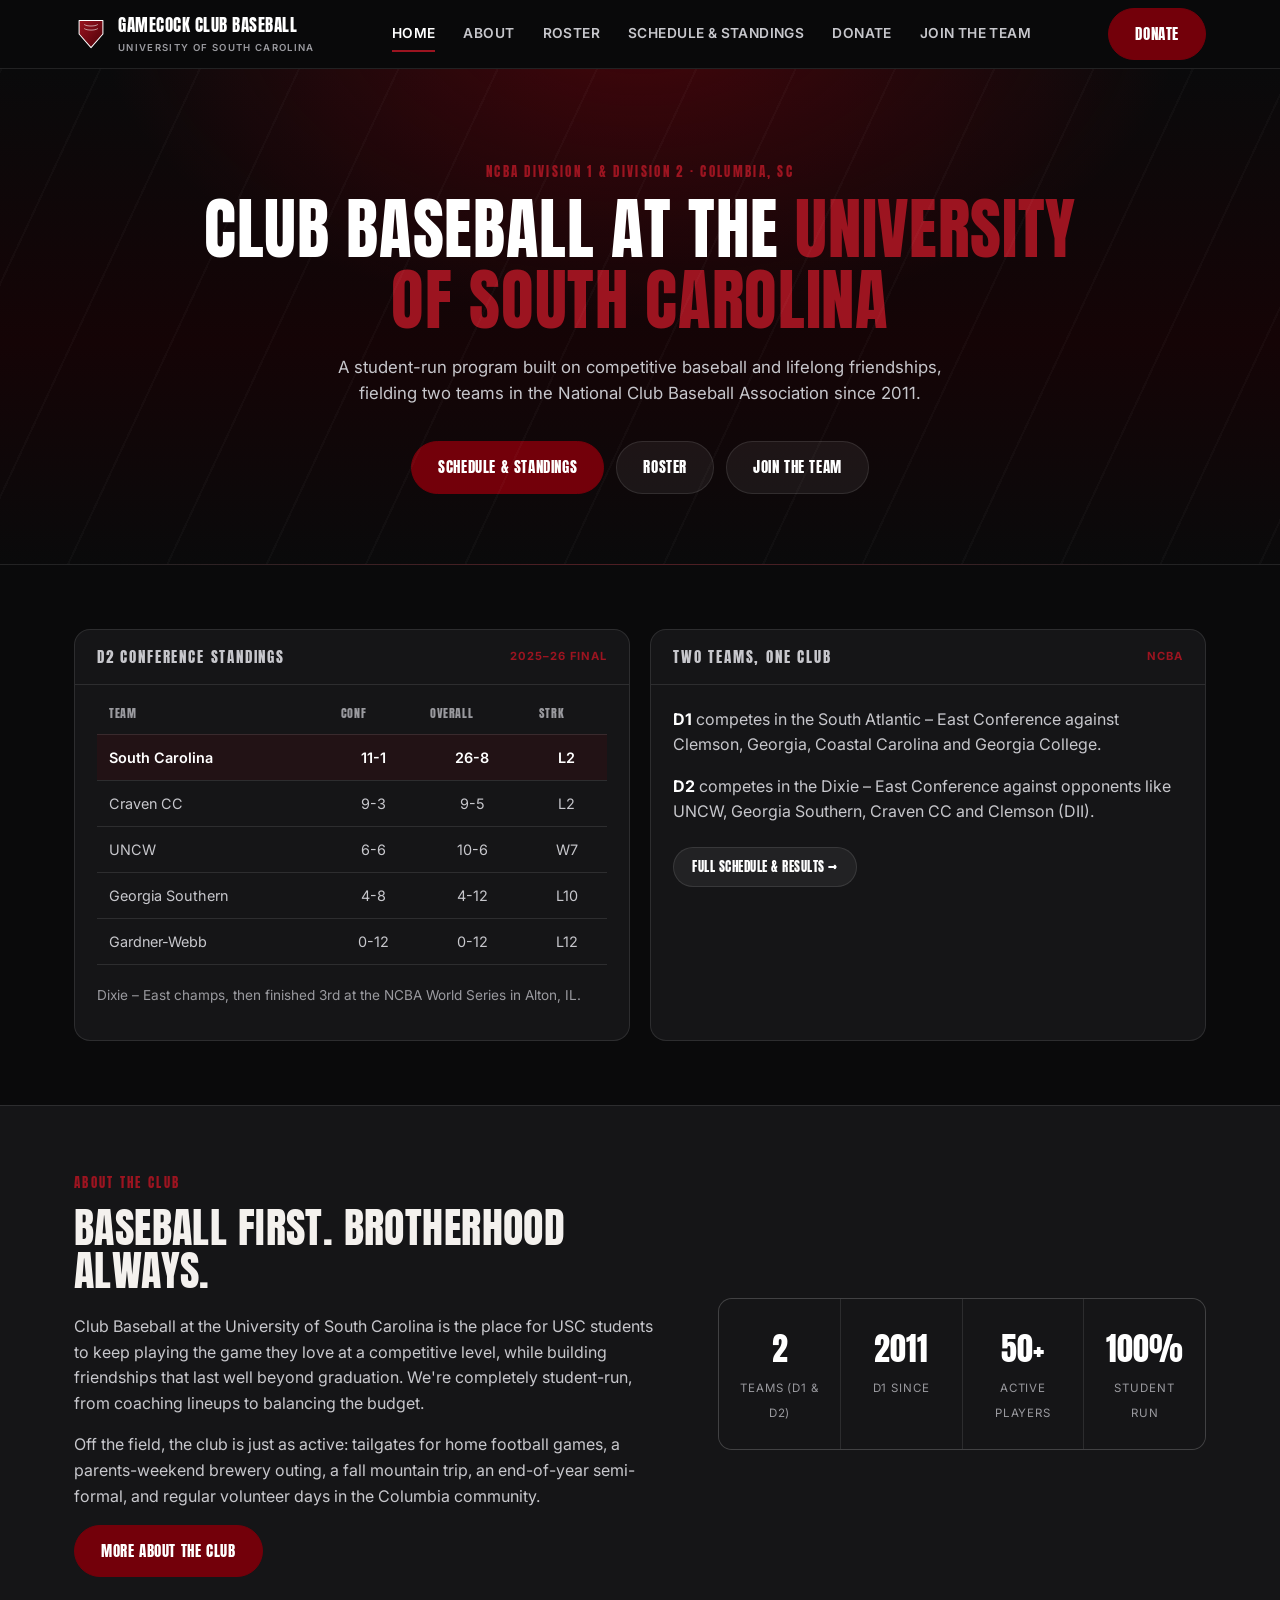
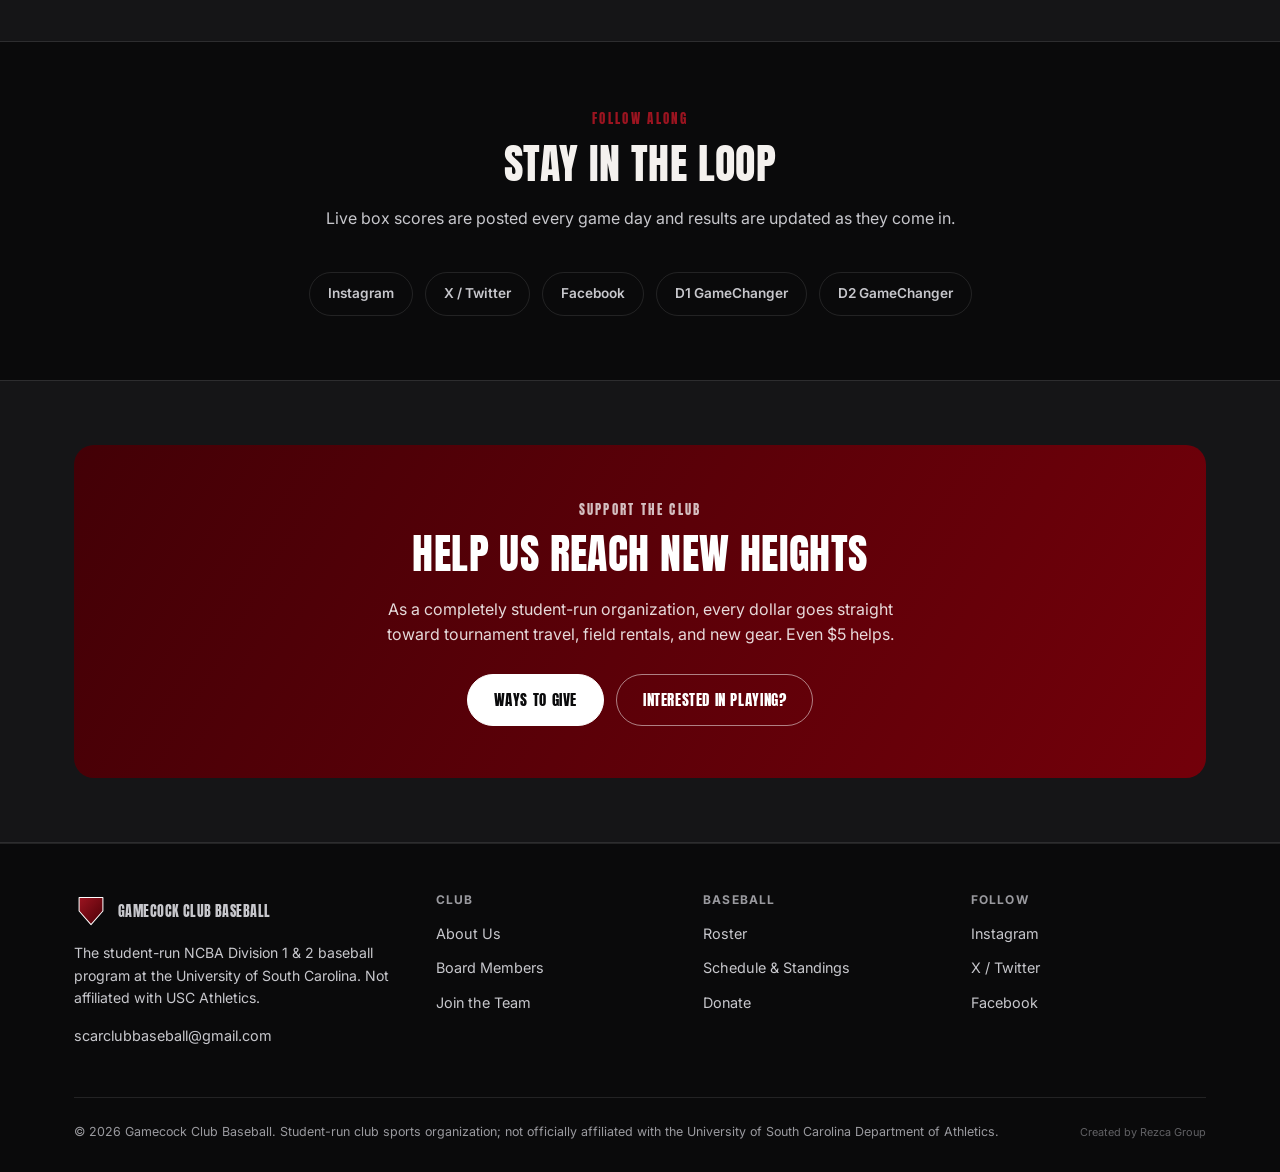
==== commit c11c73ed: "Add small "Created by Rezca Group" credit to footer Co-Authored-By: Claude Sonnet 5 <noreply@anthrop" ====
--- a/index.html
+++ b/index.html
@@ -5,11 +5,56 @@
 <meta name="viewport" content="width=device-width, initial-scale=1.0">
 <title>Gamecock Club Baseball | Club Baseball at the University of South Carolina</title>
 <meta name="description" content="Gamecock Club Baseball is the student-run NCBA Division 1 &amp; 2 club baseball program at the University of South Carolina in Columbia, SC. See the roster, schedule, standings and how to join.">
+<link rel="canonical" href="https://www.gamecockclubbaseball.com/">
+<meta property="og:type" content="website">
+<meta property="og:site_name" content="Gamecock Club Baseball">
+<meta property="og:title" content="Gamecock Club Baseball | Club Baseball at the University of South Carolina">
+<meta property="og:description" content="Gamecock Club Baseball is the student-run NCBA Division 1 &amp; 2 club baseball program at the University of South Carolina in Columbia, SC. See the roster, schedule, standings and how to join.">
+<meta property="og:url" content="https://www.gamecockclubbaseball.com/">
+<meta property="og:image" content="https://www.gamecockclubbaseball.com/assets/img/og-image.png">
+<meta property="og:image:width" content="1200">
+<meta property="og:image:height" content="630">
+<meta name="twitter:card" content="summary_large_image">
+<meta name="twitter:title" content="Gamecock Club Baseball | Club Baseball at the University of South Carolina">
+<meta name="twitter:description" content="Gamecock Club Baseball is the student-run NCBA Division 1 &amp; 2 club baseball program at the University of South Carolina in Columbia, SC. See the roster, schedule, standings and how to join.">
+<meta name="twitter:image" content="https://www.gamecockclubbaseball.com/assets/img/og-image.png">
+<meta name="theme-color" content="#73000a">
 <link rel="icon" href="data:image/svg+xml,<svg xmlns=%22http://www.w3.org/2000/svg%22 viewBox=%220 0 100 100%22><path d=%22M15 10h70v40L50 90 15 50z%22 fill=%22%2373000a%22/></svg>">
 <link rel="preconnect" href="https://fonts.googleapis.com">
 <link rel="preconnect" href="https://fonts.gstatic.com" crossorigin>
 <link href="https://fonts.googleapis.com/css2?family=Anton&family=Inter:wght@400;500;600;700;800&display=swap" rel="stylesheet">
 <link rel="stylesheet" href="assets/css/style.css">
+<script type="application/ld+json">
+{
+  "@context": "https://schema.org",
+  "@type": "SportsTeam",
+  "name": "Gamecock Club Baseball",
+  "alternateName": "USC Club Baseball",
+  "sport": "Baseball",
+  "url": "https://www.gamecockclubbaseball.com/",
+  "logo": "https://www.gamecockclubbaseball.com/assets/img/og-image.png",
+  "image": "https://www.gamecockclubbaseball.com/assets/img/og-image.png",
+  "description": "Gamecock Club Baseball is the student-run NCBA Division 1 & 2 club baseball program at the University of South Carolina in Columbia, SC.",
+  "memberOf": {
+    "@type": "SportsOrganization",
+    "name": "National Club Baseball Association"
+  },
+  "location": {
+    "@type": "Place",
+    "address": {
+      "@type": "PostalAddress",
+      "addressLocality": "Columbia",
+      "addressRegion": "SC",
+      "addressCountry": "US"
+    }
+  },
+  "sameAs": [
+    "https://www.instagram.com/uscclubbaseball/",
+    "https://x.com/SCClubBaseball",
+    "https://www.facebook.com/profile.php?id=61561904668872"
+  ]
+}
+</script>
 </head>
 <body>
 
@@ -185,6 +230,7 @@
     </div>
     <div class="footer-bottom">
       <span>&copy; <span data-year>2026</span> Gamecock Club Baseball. Student-run club sports organization; not officially affiliated with the University of South Carolina Department of Athletics.</span>
+      <span style="font-size:0.68rem;opacity:0.6">Created by Rezca Group</span>
     </div>
   </div>
 </footer>
